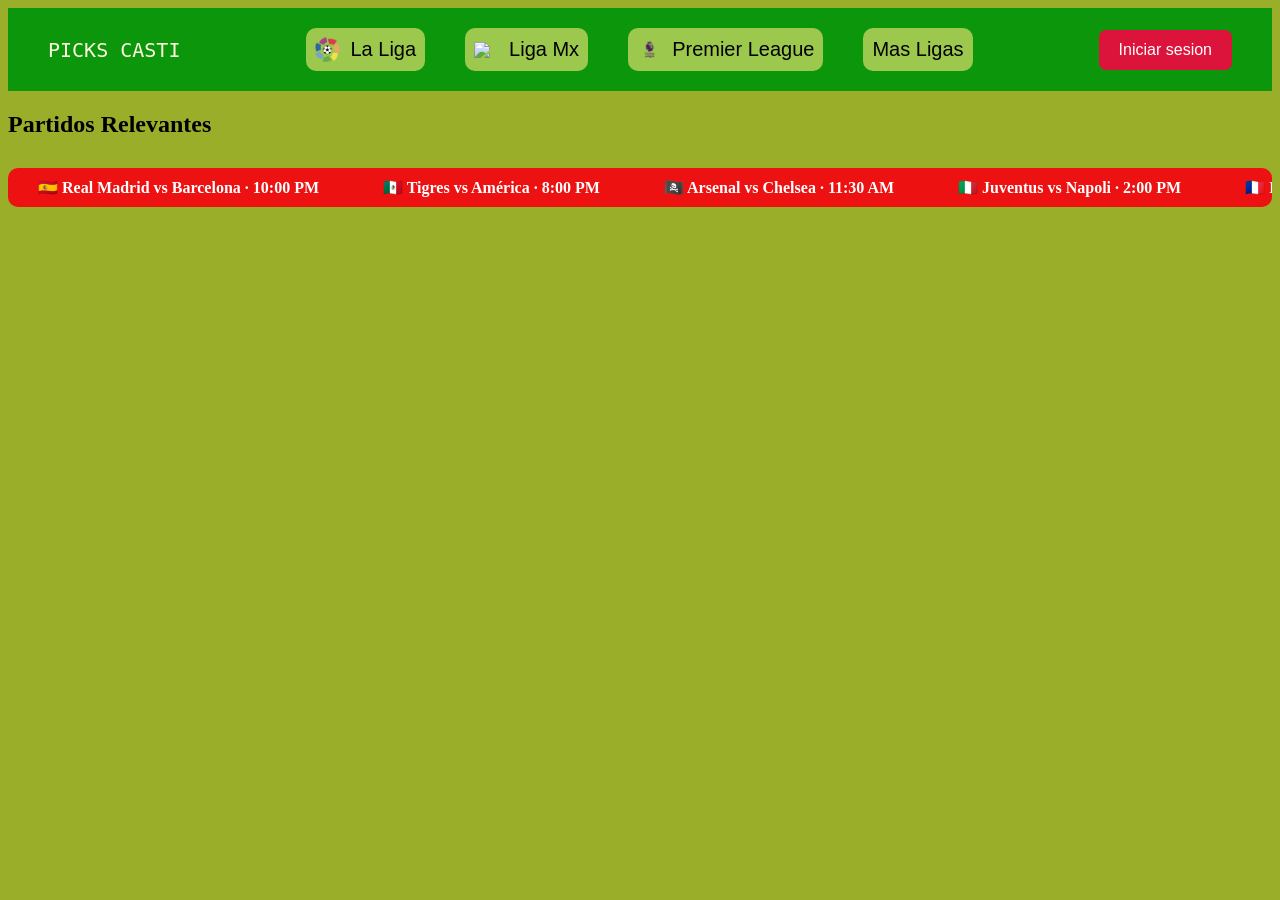
==== index.html @ 41f7da1c "Estructura inicial #1" ====
<!DOCTYPE html>
<html lang="en">
<head>
    <link rel="stylesheet" href="picks.css">
    <meta charset="UTF-8">
    <meta name="viewport" content="width=device-width, initial-scale=1.0">
    <title>Picks Cas</title>
</head>

<body>
    <header class="header">
      <span class="titulo">PICKS CASTI</span>
        <nav class="menu-ligas">
            <button>
                <img src="imagenes-header/laliga.png">
                La Liga</button>
            <button>
                <img src="imagenes-header/ligamx.jpg">
                Liga Mx</button>
            <button>
                <img src="imagenes-header/premier.png">
                Premier League

            </button>
            <button>Mas Ligas</button>
        </nav>
        <button class="boton-iniciar-sesion">Iniciar sesion</button>
    </header>
    <section class="carrusel-partidos">
  <h2>Partidos Relevantes</h2>

 <section class="carrusel-auto">
  <div class="cinta">
    <div class="partido">🇪🇸 Real Madrid vs Barcelona · 10:00 PM</div>
    <div class="partido">🇲🇽 Tigres vs América · 8:00 PM</div>
    <div class="partido">🏴‍☠️ Arsenal vs Chelsea · 11:30 AM</div>
    <div class="partido">🇮🇹 Juventus vs Napoli · 2:00 PM</div>
    <div class="partido">🇫🇷 PSG vs Lyon · 4:00 PM</div>

    <!--  mismos partidos para que la cinta sea más larga -->
    <div class="partido">🇪🇸 Real Madrid vs Barcelona · 10:00 PM</div>
    <div class="partido">🇲🇽 Tigres vs América · 8:00 PM</div>
    <div class="partido">🏴‍☠️ Arsenal vs Chelsea · 11:30 AM</div>
    <div class="partido">🇮🇹 Juventus vs Napoli · 2:00 PM</div>
    <div class="partido">🇫🇷 PSG vs Lyon · 4:00 PM</div>
  </div>
</section>




</body>
</html>
---- picks.css ----
body{
    background-color:#9aae2a;
}
.header{
    display: flex;
    justify-content: space-between;
    align-items: center;
    background-color: rgb(11, 150, 11);
    padding: 20px 40px;
}
.header span{
    font-family: monospace;
    font-size: 20px;
    color: cornsilk;

}
.menu-ligas button{

    display:flex;
    text-align: center;
    border:none;
    border-radius: 10px;
    font-size: 20px;
    gap:10px;
    align-items:center;
    transition: transform 0.2s ease , background-color 0.2s ease;
    background-color: rgb(155, 200, 77);
    cursor:pointer;
    padding: 9px;

}
.menu-ligas button:hover{
    background-color: rgb(110, 175, 6);
    transform: scale(0.9);
    color:white;

}

.header img{
    width: 25px;
}
.menu-ligas {
    display: flex;
    gap: 40px;
}
.boton-iniciar-sesion {
    background-color: crimson;
    padding: 11px 20px;
    color: white;
    border-radius: 7px;
    border: none;
    transition: transform 0.3s ease, background-color 0.3s ease;
    cursor: pointer;
    font-size: 16px;
}

.boton-iniciar-sesion:hover {
    background-color: brown;
    transform: scale(1.1);
}


.carrusel-auto {
  background-color: #ed1111;
  color: white;
  overflow: hidden;
  white-space: nowrap;
  padding: 10px 0;
  border-radius: 10px;
  margin-top: 30px;
}

.cinta {
  display: inline-block;
  animation: moverCinta 30s linear infinite;
}

.partido {
  display: inline-block;
  padding: 0 30px;
  font-weight: bold;
  font-size: 16px;
}

/* Animación */
@keyframes moverCinta {
  0% { transform: translateX(0); }
  100% { transform: translateX(-50%); }
}
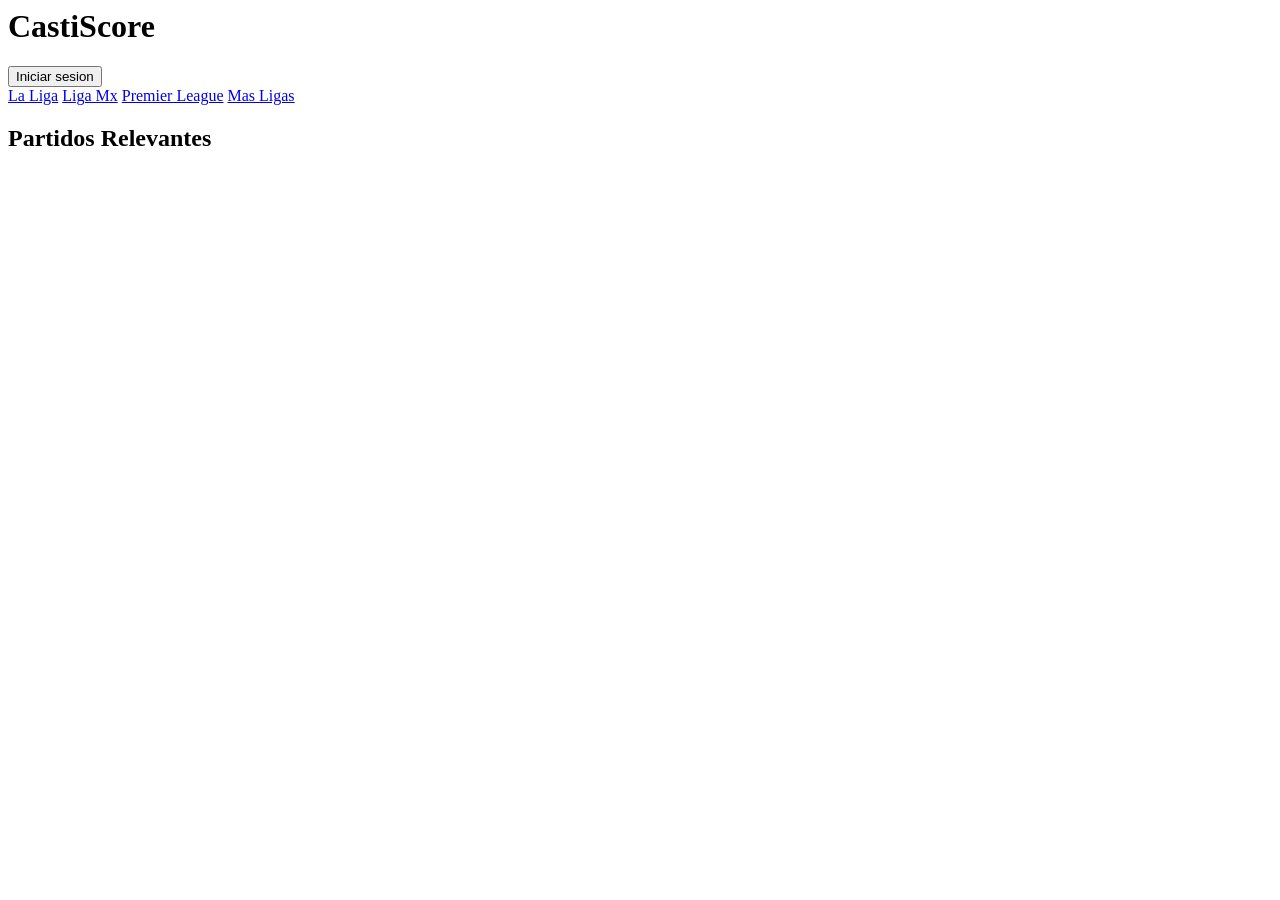
==== commit 1400205f: "Refactor: Reestructura del layout principal del HTML" ====
--- a/index.html
+++ b/index.html
@@ -1,53 +1,25 @@
-<!DOCTYPE html>
-<html lang="en">
-<head>
-    <link rel="stylesheet" href="picks.css">
-    <meta charset="UTF-8">
-    <meta name="viewport" content="width=device-width, initial-scale=1.0">
-    <title>Picks Cas</title>
-</head>
-
 <body>
     <header class="header">
-      <span class="titulo">PICKS CASTI</span>
-        <nav class="menu-ligas">
-            <button>
-                <img src="imagenes-header/laliga.png">
-                La Liga</button>
-            <button>
-                <img src="imagenes-header/ligamx.jpg">
-                Liga Mx</button>
-            <button>
-                <img src="imagenes-header/premier.png">
-                Premier League
-
-            </button>
-            <button>Mas Ligas</button>
-        </nav>
+        <h1 class="titulo">CastiScore</h1>
         <button class="boton-iniciar-sesion">Iniciar sesion</button>
     </header>
-    <section class="carrusel-partidos">
-  <h2>Partidos Relevantes</h2>
 
- <section class="carrusel-auto">
-  <div class="cinta">
-    <div class="partido">🇪🇸 Real Madrid vs Barcelona · 10:00 PM</div>
-    <div class="partido">🇲🇽 Tigres vs América · 8:00 PM</div>
-    <div class="partido">🏴‍☠️ Arsenal vs Chelsea · 11:30 AM</div>
-    <div class="partido">🇮🇹 Juventus vs Napoli · 2:00 PM</div>
-    <div class="partido">🇫🇷 PSG vs Lyon · 4:00 PM</div>
+    <div class="layout-principal">
+        
+        <nav class="nav-lateral">
+            <a href="#" class="boton-liga">La Liga</a>
+            <a href="#" class="boton-liga">Liga Mx</a>
+            <a href="#" class="boton-liga">Premier League</a>
+            <a href="#" class="boton-liga">Mas Ligas</a>
+        </nav>
 
-    <!--  mismos partidos para que la cinta sea más larga -->
-    <div class="partido">🇪🇸 Real Madrid vs Barcelona · 10:00 PM</div>
-    <div class="partido">🇲🇽 Tigres vs América · 8:00 PM</div>
-    <div class="partido">🏴‍☠️ Arsenal vs Chelsea · 11:30 AM</div>
-    <div class="partido">🇮🇹 Juventus vs Napoli · 2:00 PM</div>
-    <div class="partido">🇫🇷 PSG vs Lyon · 4:00 PM</div>
-  </div>
-</section>
+        <main class="contenido-principal">
+            <section class="carrusel-partidos">
+                <h2>Partidos Relevantes</h2>
+                </section>
+        </main>
 
+    </div> 
 
-
-
-</body>
-</html>+    <script src="script.js"></script>
+</body>
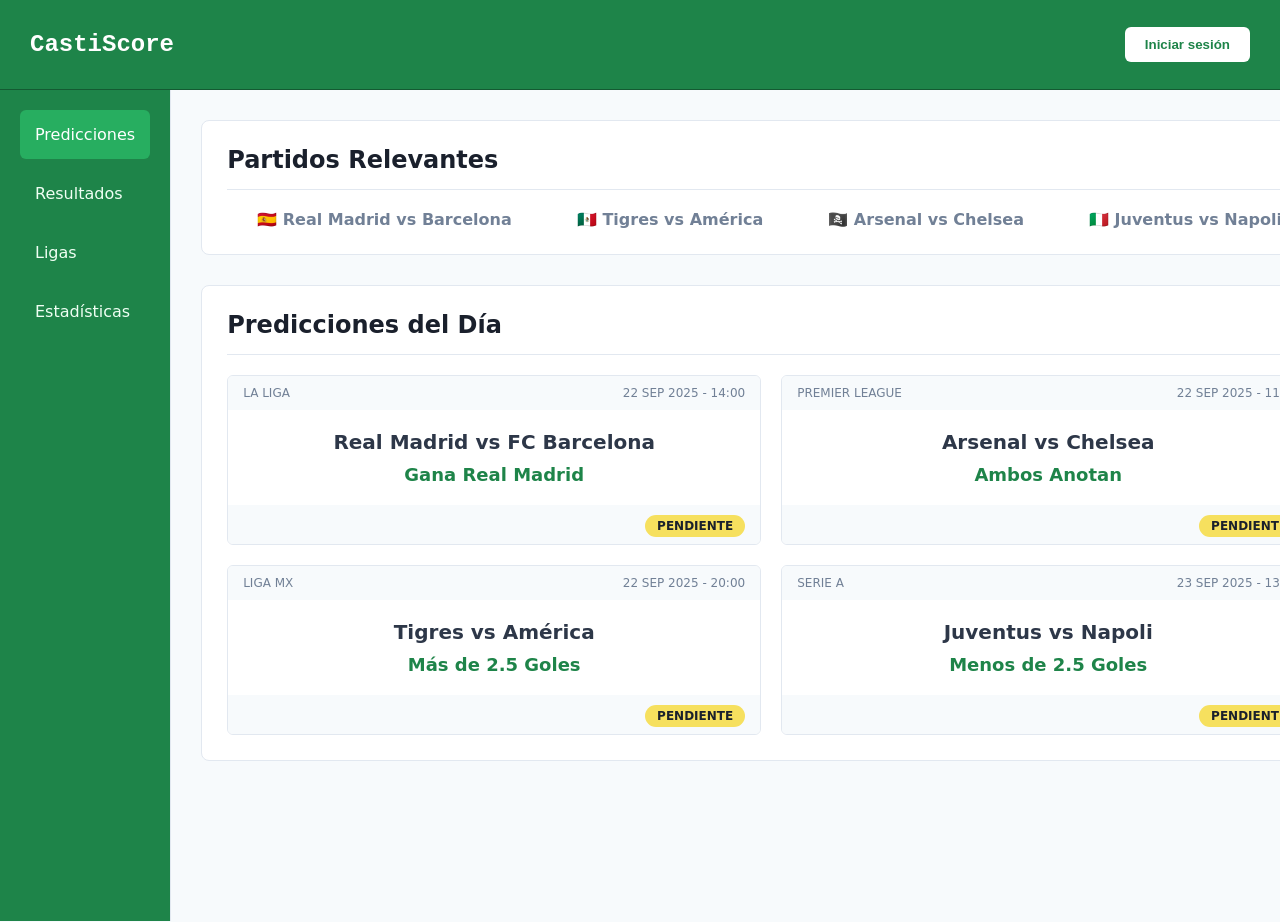
==== commit ede23cf1: "style:Diseño visual y se creo el componente de predicción" ====
--- a/index.html
+++ b/index.html
@@ -1,25 +1,114 @@
+<!DOCTYPE html>
+<html lang="es">
+<head>
+    <meta charset="UTF-8">
+    <meta name="viewport" content="width=device-width, initial-scale=1.0">
+    <title>CastiScore</title>
+    <link rel="stylesheet" href="style.css">
+</head>
 <body>
+
     <header class="header">
         <h1 class="titulo">CastiScore</h1>
-        <button class="boton-iniciar-sesion">Iniciar sesion</button>
+        <button class="boton-iniciar-sesion">Iniciar sesión</button>
     </header>
 
     <div class="layout-principal">
         
         <nav class="nav-lateral">
-            <a href="#" class="boton-liga">La Liga</a>
-            <a href="#" class="boton-liga">Liga Mx</a>
-            <a href="#" class="boton-liga">Premier League</a>
-            <a href="#" class="boton-liga">Mas Ligas</a>
+            <a href="#" class="activo">Predicciones</a>
+            <a href="#">Resultados</a>
+            <a href="#">Ligas</a>
+            <a href="#">Estadísticas</a>
         </nav>
 
         <main class="contenido-principal">
-            <section class="carrusel-partidos">
+            
+            <div class="card">
                 <h2>Partidos Relevantes</h2>
-                </section>
+                <div class="carrusel-auto">
+                    <div class="cinta">
+                        <div class="partido">🇪🇸 Real Madrid vs Barcelona</div>
+                        <div class="partido">🇲🇽 Tigres vs América</div>
+                        <div class="partido">🏴‍☠️ Arsenal vs Chelsea</div>
+                        <div class="partido">🇮🇹 Juventus vs Napoli</div>
+                        <div class="partido">🇫🇷 PSG vs Lyon</div>
+                        <div class="partido">🇪🇸 Real Madrid vs Barcelona</div>
+                        <div class="partido">🇲🇽 Tigres vs América</div>
+                        <div class="partido">🏴‍☠️ Arsenal vs Chelsea</div>
+                        <div class="partido">🇮🇹 Juventus vs Napoli</div>
+                        <div class="partido">🇫🇷 PSG vs Lyon</div>
+                    </div>
+                </div>
+            </div>
+
+            <div class="card">
+                <h2>Predicciones del Día</h2>
+
+                <div class="predicciones-grid">
+
+                    <div class="prediccion">
+                        <div class="prediccion-header">
+                            <span class="liga">La Liga</span>
+                            <span class="fecha">22 SEP 2025 - 14:00</span>
+                        </div>
+                        <div class="prediccion-body">
+                            <h3 class="equipos">Real Madrid vs FC Barcelona</h3>
+                            <p class="pronostico">Gana Real Madrid</p>
+                        </div>
+                        <div class="prediccion-footer">
+                            <span class="status pendiente">Pendiente</span>
+                        </div>
+                    </div>
+
+                    <div class="prediccion">
+                        <div class="prediccion-header">
+                            <span class="liga">Premier League</span>
+                            <span class="fecha">22 SEP 2025 - 11:30</span>
+                        </div>
+                        <div class="prediccion-body">
+                            <h3 class="equipos">Arsenal vs Chelsea</h3>
+                            <p class="pronostico">Ambos Anotan</p>
+                        </div>
+                        <div class="prediccion-footer">
+                            <span class="status pendiente">Pendiente</span>
+                        </div>
+                    </div>
+
+                    <div class="prediccion">
+                        <div class="prediccion-header">
+                            <span class="liga">Liga MX</span>
+                            <span class="fecha">22 SEP 2025 - 20:00</span>
+                        </div>
+                        <div class="prediccion-body">
+                            <h3 class="equipos">Tigres vs América</h3>
+                            <p class="pronostico">Más de 2.5 Goles</p>
+                        </div>
+                        <div class="prediccion-footer">
+                            <span class="status pendiente">Pendiente</span>
+                        </div>
+                    </div>
+                    
+                    <div class="prediccion">
+                        <div class="prediccion-header">
+                            <span class="liga">Serie A</span>
+                            <span class="fecha">23 SEP 2025 - 13:45</span>
+                        </div>
+                        <div class="prediccion-body">
+                            <h3 class="equipos">Juventus vs Napoli</h3>
+                            <p class="pronostico">Menos de 2.5 Goles</p>
+                        </div>
+                        <div class="prediccion-footer">
+                            <span class="status pendiente">Pendiente</span>
+                        </div>
+                    </div>
+
+                </div>
+            </div>
+
         </main>
 
     </div> 
 
-    <script src="script.js"></script>
-</body>+</body>
+</html>
--- a/style.css
+++ b/style.css
@@ -0,0 +1,189 @@
+body {
+    margin: 0;
+    font-family: system-ui, -apple-system, BlinkMacSystemFont, 'Segoe UI', Roboto, Oxygen, Ubuntu, Cantarell, 'Open Sans', 'Helvetica Neue', sans-serif;
+    background-color: #f7fafc;
+    color: #2d3748;
+}
+
+* {
+    box-sizing: border-box;
+}
+
+.header {
+    display: flex;
+    justify-content: space-between;
+    align-items: center;
+    padding: 15px 30px;
+    background-color: #1E8449;
+    border-bottom: 1px solid #145A32;
+}
+
+.header .titulo {
+    font-family: monospace;
+    font-size: 24px;
+    font-weight: bold;
+    color: #ffffff;
+}
+
+.boton-iniciar-sesion {
+    background-color: #ffffff;
+    color: #1E8449;
+    border: none;
+    padding: 10px 20px;
+    border-radius: 6px;
+    cursor: pointer;
+    font-weight: bold;
+    transition: background-color 0.2s ease;
+}
+
+.boton-iniciar-sesion:hover {
+    background-color: #edf2f7;
+}
+
+.layout-principal {
+    display: flex;
+}
+
+.nav-lateral {
+    width: 250px;
+    min-height: calc(100vh - 69px);
+    background-color: #1E8449;
+    padding: 20px;
+    border-right: 1px solid #e2e8f0;
+}
+
+.nav-lateral a {
+    display: block;
+    color: #f0fff4;
+    text-decoration: none;
+    padding: 15px;
+    margin-bottom: 10px;
+    border-radius: 6px;
+    font-weight: 500;
+    transition: background-color 0.2s ease, color 0.2s ease;
+}
+
+.nav-lateral a:hover {
+    background-color: #27AE60;
+    color: #ffffff;
+}
+
+.nav-lateral a.activo {
+    background-color: #27AE60;
+    color: #ffffff;
+}
+
+.contenido-principal {
+    flex-grow: 1;
+    padding: 30px;
+    max-width: 1200px;
+    margin: 0 auto;
+}
+
+.card {
+    background-color: #ffffff;
+    padding: 25px;
+    border-radius: 8px;
+    margin-bottom: 30px;
+    border: 1px solid #e2e8f0;
+}
+
+.card h2 {
+    margin-top: 0;
+    color: #1a202c;
+    border-bottom: 1px solid #e2e8f0;
+    padding-bottom: 15px;
+    margin-bottom: 20px;
+}
+
+.carrusel-auto {
+    overflow: hidden;
+    white-space: nowrap;
+}
+
+.cinta {
+    display: inline-block;
+    -webkit-animation: moverCinta 30s linear infinite;
+    animation: moverCinta 30s linear infinite;
+}
+
+.partido {
+    display: inline-block;
+    padding: 0 30px;
+    font-weight: bold;
+    font-size: 16px;
+    color: #718096;
+}
+
+@-webkit-keyframes moverCinta {
+    0% { -webkit-transform: translateX(0); }
+    100% { -webkit-transform: translateX(-50%); }
+}
+
+@keyframes moverCinta {
+    0% { transform: translateX(0); }
+    100% { transform: translateX(-50%); }
+}
+
+.predicciones-grid {
+    display: flex;
+    flex-wrap: wrap;
+    gap: 20px;
+}
+
+.prediccion {
+    flex-grow: 1;
+    flex-basis: calc(50% - 10px);
+    border: 1px solid #e2e8f0;
+    border-radius: 6px;
+    overflow: hidden;
+}
+
+.prediccion-header {
+    display: flex;
+    justify-content: space-between;
+    align-items: center;
+    background-color: #f7fafc;
+    padding: 10px 15px;
+    font-size: 12px;
+    color: #718096;
+    text-transform: uppercase;
+}
+
+.prediccion-body {
+    padding: 20px 15px;
+    text-align: center;
+}
+
+.prediccion-body .equipos {
+    font-size: 20px;
+    font-weight: 600;
+    color: #2d3748;
+    margin: 0 0 10px 0;
+}
+
+.prediccion-body .pronostico {
+    font-size: 18px;
+    font-weight: bold;
+    color: #1E8449;
+    margin: 0;
+}
+
+.prediccion-footer {
+    padding: 10px 15px;
+    background-color: #f7fafc;
+    text-align: right;
+}
+
+.status {
+    padding: 4px 12px;
+    border-radius: 12px;
+    font-size: 12px;
+    font-weight: bold;
+    text-transform: uppercase;
+}
+
+.status.pendiente {
+    background-color: #F6E05E;
+    color: #1a202c;
+}
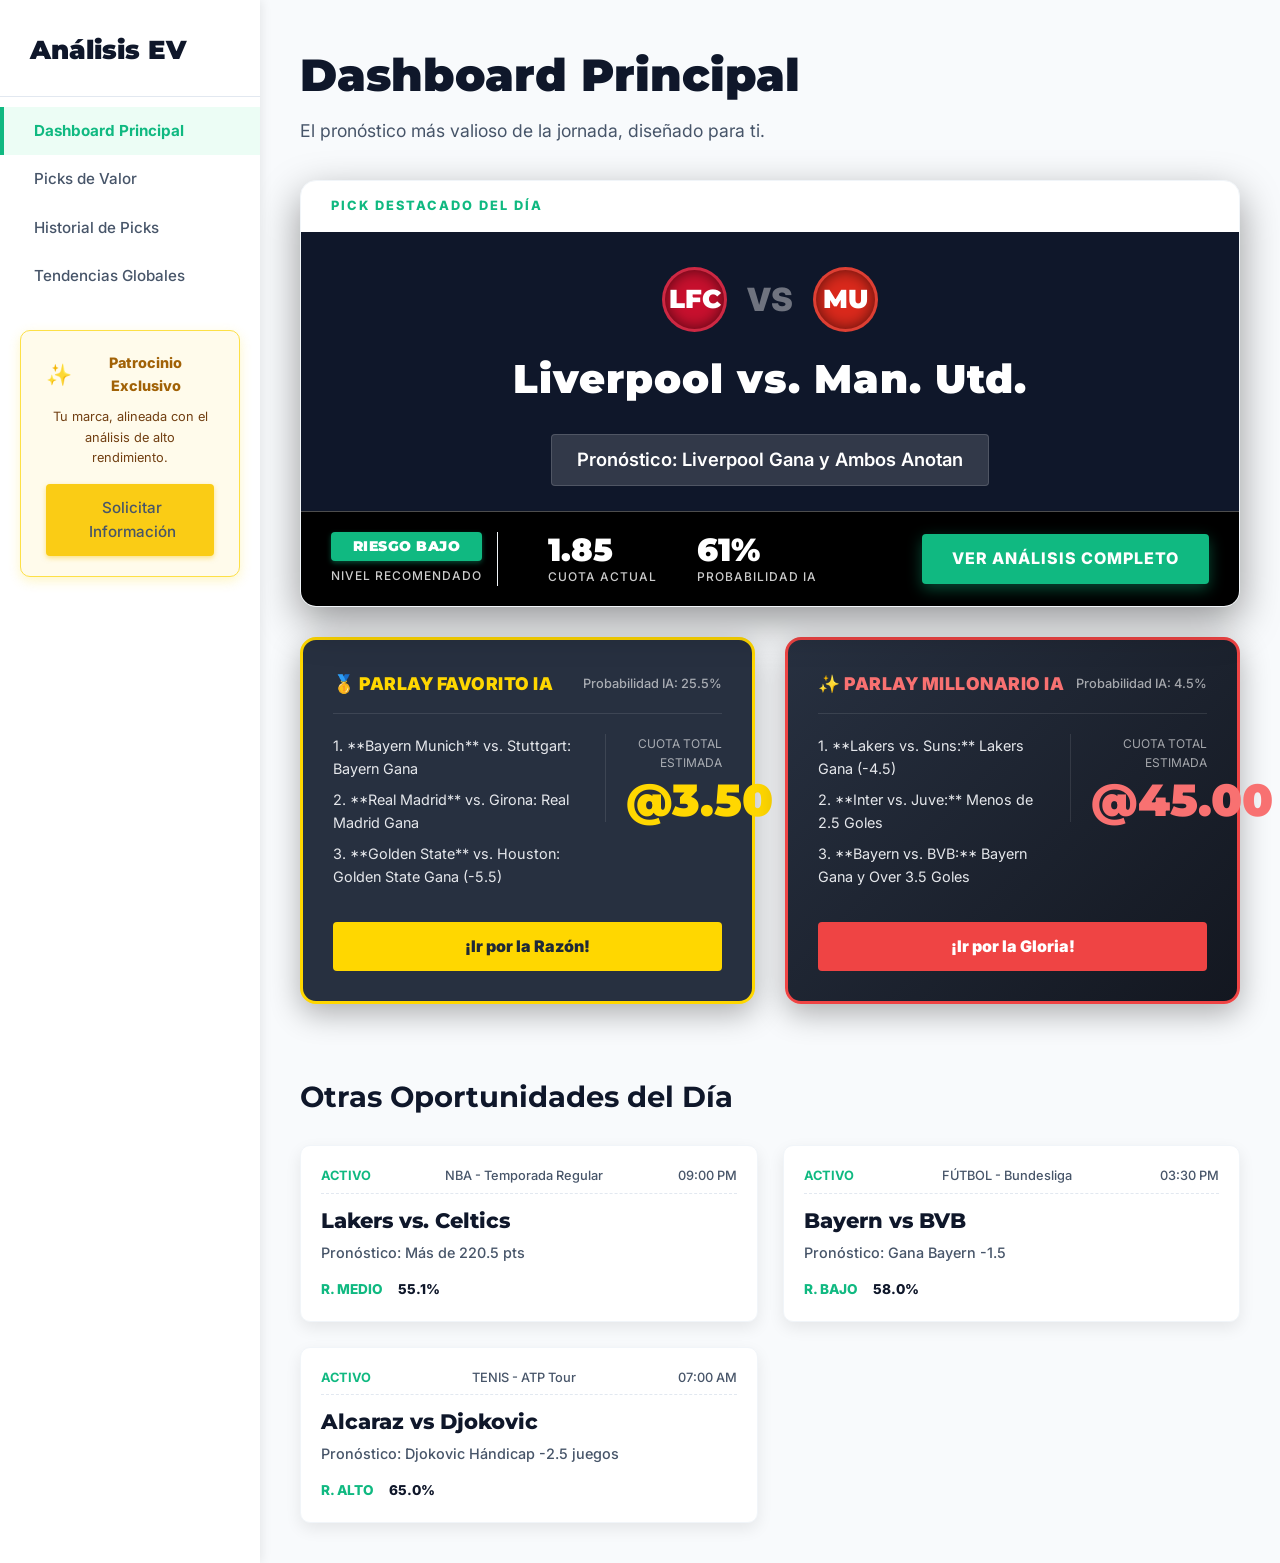
==== commit df7f1670: "Feature: Implementación de la doble estrategia Parlay Favorito/Millonario. Estructura HTML/CSS final" ====
--- a/index.html
+++ b/index.html
@@ -3,112 +3,178 @@
 <head>
     <meta charset="UTF-8">
     <meta name="viewport" content="width=device-width, initial-scale=1.0">
-    <title>CastiScore</title>
-    <link rel="stylesheet" href="style.css">
+    <title>Dashboard Principal - Análisis EV</title>
+    <link rel="stylesheet" href="css/style.css"> 
+    <link href="https://fonts.googleapis.com/css2?family=Montserrat:wght@400;700;900&family=Inter:wght@300;400;500;700;900&display=swap" rel="stylesheet">
 </head>
 <body>
 
-    <header class="header">
-        <h1 class="titulo">CastiScore</h1>
-        <button class="boton-iniciar-sesion">Iniciar sesión</button>
-    </header>
+    <div class="layout-principal">
 
-    <div class="layout-principal">
-        
-        <nav class="nav-lateral">
-            <a href="#" class="activo">Predicciones</a>
-            <a href="#">Resultados</a>
-            <a href="#">Ligas</a>
-            <a href="#">Estadísticas</a>
-        </nav>
+        <div class="nav-lateral">
+            <div class="nav-header">Análisis EV</div>
+            
+            <a href="index.html" class="activo">Dashboard Principal</a>
+            <a href="picks-valor.html">Picks de Valor</a>
+            <a href="historial.html">Historial de Picks</a> 
+            <a href="tendencias-globales.html">Tendencias Globales</a> 
+            
+            <div class="widget-patrocinio">
+                <div class="patrocinio-header">
+                    <span class="icono-patrocinio">✨</span>
+                    <p>Patrocinio Exclusivo</p>
+                </div>
+                <p class="patrocinio-mensaje">
+                    Tu marca, alineada con el análisis de alto rendimiento.
+                </p>
+                <a href="mailto:contacto@tusitio.com" class="boton-patrocinio">
+                    Solicitar Información
+                </a>
+            </div>
+        </div>
 
-        <main class="contenido-principal">
+        <div class="contenido-principal">
             
-            <div class="card">
-                <h2>Partidos Relevantes</h2>
-                <div class="carrusel-auto">
-                    <div class="cinta">
-                        <div class="partido">🇪🇸 Real Madrid vs Barcelona</div>
-                        <div class="partido">🇲🇽 Tigres vs América</div>
-                        <div class="partido">🏴‍☠️ Arsenal vs Chelsea</div>
-                        <div class="partido">🇮🇹 Juventus vs Napoli</div>
-                        <div class="partido">🇫🇷 PSG vs Lyon</div>
-                        <div class="partido">🇪🇸 Real Madrid vs Barcelona</div>
-                        <div class="partido">🇲🇽 Tigres vs América</div>
-                        <div class="partido">🏴‍☠️ Arsenal vs Chelsea</div>
-                        <div class="partido">🇮🇹 Juventus vs Napoli</div>
-                        <div class="partido">🇫🇷 PSG vs Lyon</div>
+            <div class="header-contenido">
+                <h1>Dashboard Principal</h1>
+                <p>El pronóstico más valioso de la jornada, diseñado para ti.</p>
+            </div>
+
+            <div class="seccion-destacada">
+                
+                <div class="card hero-data-core">
+                    <div class="data-core-header">
+                        <span class="sub-header-pick">PICK DESTACADO DEL DÍA</span>
+                        <p class="match-meta">FÚTBOL - Premier League | 08:00 PM</p>
+                    </div>
+
+                    <div class="data-core-body"> 
+                        <div class="data-core-match">
+                            <div class="match-teams">
+                                <div class="team-badge" style="background-color: #C8102E;">LFC</div>
+                                <span class="vs-text">VS</span>
+                                <div class="team-badge" style="background-color: #DA291C;">MU</div>
+                            </div>
+                            <h2 class="match-title">Liverpool vs. Man. Utd.</h2>
+                            <div class="core-pronostico">
+                                Pronóstico: Liverpool Gana y Ambos Anotan
+                            </div>
+                        </div>
+                    </div>
+                    
+                    <div class="data-core-metrics-bar">
+                        
+                        <div class="core-metrica metrica-calificacion">
+                            <div class="risk-badge badge-bajo">RIESGO BAJO</div>
+                            <span class="metrica-valor-label">NIVEL RECOMENDADO</span>
+                        </div>
+                        
+                        <div class="core-metrica">
+                            <span class="metrica-valor-num">1.85</span>
+                            <span class="metrica-valor-label">Cuota Actual</span>
+                        </div>
+                        <div class="core-metrica">
+                            <span class="metrica-valor-num">61%</span>
+                            <span class="metrica-valor-label">PROBABILIDAD IA</span>
+                        </div>
+                        <a href="analisis-detalle.html" class="boton-data-core">
+                            VER ANÁLISIS COMPLETO
+                        </a>
                     </div>
                 </div>
             </div>
-
-            <div class="card">
-                <h2>Predicciones del Día</h2>
-
-                <div class="predicciones-grid">
-
-                    <div class="prediccion">
-                        <div class="prediccion-header">
-                            <span class="liga">La Liga</span>
-                            <span class="fecha">22 SEP 2025 - 14:00</span>
+            
+            <div class="parlay-millonario-container parlay-grid">
+                
+                <div class="card parlay-ia-card parlay-favorito">
+                    <div class="parlay-header">
+                        <span class="parlay-badge">🥇 PARLAY FAVORITO IA</span>
+                        <span class="parlay-probabilidad">Probabilidad IA: 25.5%</span>
+                    </div>
+                    <div class="parlay-content">
+                        
+                        <div class="picks-list">
+                            <p class="pick-line">1. **Bayern Munich** vs. Stuttgart: Bayern Gana</p>
+                            <p class="pick-line">2. **Real Madrid** vs. Girona: Real Madrid Gana</p>
+                            <p class="pick-line">3. **Golden State** vs. Houston: Golden State Gana (-5.5)</p>
                         </div>
-                        <div class="prediccion-body">
-                            <h3 class="equipos">Real Madrid vs FC Barcelona</h3>
-                            <p class="pronostico">Gana Real Madrid</p>
-                        </div>
-                        <div class="prediccion-footer">
-                            <span class="status pendiente">Pendiente</span>
+                        
+                        <div class="parlay-total">
+                            <span class="parlay-cuota-label">CUOTA TOTAL ESTIMADA</span>
+                            <span class="parlay-cuota-valor">@3.50</span>
                         </div>
                     </div>
+                    <a href="#" class="boton-parlay-ia">¡Ir por la Razón!</a>
+                </div>
 
-                    <div class="prediccion">
-                        <div class="prediccion-header">
-                            <span class="liga">Premier League</span>
-                            <span class="fecha">22 SEP 2025 - 11:30</span>
+                <div class="card parlay-ia-card parlay-millonario">
+                    <div class="parlay-header">
+                        <span class="parlay-badge">✨ PARLAY MILLONARIO IA</span>
+                        <span class="parlay-probabilidad">Probabilidad IA: 4.5%</span>
+                    </div>
+                    <div class="parlay-content">
+                        
+                        <div class="picks-list">
+                            <p class="pick-line">1. **Lakers vs. Suns:** Lakers Gana (-4.5)</p>
+                            <p class="pick-line">2. **Inter vs. Juve:** Menos de 2.5 Goles</p>
+                            <p class="pick-line">3. **Bayern vs. BVB:** Bayern Gana y Over 3.5 Goles</p>
                         </div>
-                        <div class="prediccion-body">
-                            <h3 class="equipos">Arsenal vs Chelsea</h3>
-                            <p class="pronostico">Ambos Anotan</p>
-                        </div>
-                        <div class="prediccion-footer">
-                            <span class="status pendiente">Pendiente</span>
+                        
+                        <div class="parlay-total">
+                            <span class="parlay-cuota-label">CUOTA TOTAL ESTIMADA</span>
+                            <span class="parlay-cuota-valor">@45.00</span>
                         </div>
                     </div>
+                    <a href="#" class="boton-parlay-ia">¡Ir por la Gloria!</a>
+                </div>
 
-                    <div class="prediccion">
-                        <div class="prediccion-header">
-                            <span class="liga">Liga MX</span>
-                            <span class="fecha">22 SEP 2025 - 20:00</span>
-                        </div>
-                        <div class="prediccion-body">
-                            <h3 class="equipos">Tigres vs América</h3>
-                            <p class="pronostico">Más de 2.5 Goles</p>
-                        </div>
-                        <div class="prediccion-footer">
-                            <span class="status pendiente">Pendiente</span>
+            </div>
+
+
+            <div class="seccion-destacada-secundaria">
+                <h2 style="font-size: 1.8em; margin-bottom: 20px; margin-top: 40px;">Otras Oportunidades del Día</h2>
+                <div class="picks-destacados-grid">
+                    
+                    <div class="card pick-destacado-card pick-pendiente">
+                        <div class="pick-destacado-header"><span class="status-pendiente">ACTIVO</span><span>NBA - Temporada Regular</span><span>09:00 PM</span></div>
+                        <div class="pick-destacado-body">
+                            <h3>Lakers vs. Celtics</h3>
+                            <div class="pick-destacado-pronostico">Pronóstico: Más de 220.5 pts</div>
+                            <div class="pick-destacado-metricas">
+                                <div class="pick-destacado-metrica positivo"><strong>R. MEDIO</strong></div>
+                                <div class="pick-destacado-metrica"><strong>55.1%</strong></div>
+                            </div>
                         </div>
                     </div>
                     
-                    <div class="prediccion">
-                        <div class="prediccion-header">
-                            <span class="liga">Serie A</span>
-                            <span class="fecha">23 SEP 2025 - 13:45</span>
-                        </div>
-                        <div class="prediccion-body">
-                            <h3 class="equipos">Juventus vs Napoli</h3>
-                            <p class="pronostico">Menos de 2.5 Goles</p>
-                        </div>
-                        <div class="prediccion-footer">
-                            <span class="status pendiente">Pendiente</span>
+                    <div class="card pick-destacado-card pick-pendiente">
+                        <div class="pick-destacado-header"><span class="status-pendiente">ACTIVO</span><span>FÚTBOL - Bundesliga</span><span>03:30 PM</span></div>
+                        <div class="pick-destacado-body">
+                            <h3>Bayern vs BVB</h3>
+                            <div class="pick-destacado-pronostico">Pronóstico: Gana Bayern -1.5</div>
+                            <div class="pick-destacado-metricas">
+                                <div class="pick-destacado-metrica positivo"><strong>R. BAJO</strong></div>
+                                <div class="pick-destacado-metrica"><strong>58.0%</strong></div>
+                            </div>
                         </div>
                     </div>
-
+                    
+                    <div class="card pick-destacado-card pick-pendiente">
+                        <div class="pick-destacado-header"><span class="status-pendiente">ACTIVO</span><span>TENIS - ATP Tour</span><span>07:00 AM</span></div>
+                        <div class="pick-destacado-body">
+                            <h3>Alcaraz vs Djokovic</h3>
+                            <div class="pick-destacado-pronostico">Pronóstico: Djokovic Hándicap -2.5 juegos</div>
+                            <div class="pick-destacado-metricas">
+                                <div class="pick-destacado-metrica positivo"><strong>R. ALTO</strong></div>
+                                <div class="pick-destacado-metrica"><strong>65.0%</strong></div>
+                            </div>
+                        </div>
+                    </div>
+                    
                 </div>
             </div>
-
-        </main>
-
-    </div> 
-
+            
+        </div>
+    </div>
 </body>
 </html>
--- a/css/style.css
+++ b/css/style.css
@@ -0,0 +1,1703 @@
+/* ========================================================= */
+/* 0. VARIABLES Y BASE (Diseño Premium y Verde Esmeralda)    */
+/* ========================================================= */
+:root {
+    /* Colores primarios (Fondo Claro) */
+    --color-fondo-principal: #f8fafc; /* Fondo muy claro y limpio */
+    --color-fondo-secundario: #ffffff; /* Fondo blanco puro para tarjetas */
+    
+    /* Colores de texto y elementos generales */
+    --color-texto-oscuro-principal: #0f172a; /* Azul oscuro casi negro (Headings) */
+    --color-texto-oscuro-secundario: #475569; /* Gris oscuro para cuerpo y metadatos */
+    --color-texto-claro: #ffffff;
+    --color-sombra-suave: rgba(0, 0, 0, 0.08); /* Sombra más pronunciada pero suave */
+    
+    /* Colores de acento (VERDE ESMERALDA como principal) */
+    --color-acento-principal: #10b981; /* VERDE ESMERALDA (Botones, Activo, Bordes) */
+    --color-acento-secundario: #007bff; /* Azul (para links/secundario) */
+    --color-acento-perdida: #ef4444; /* Rojo para ALTO RIESGO / PERDIDA */
+    --color-acento-pendiente: #10b981; /* Verde para PENDIENTE/ACTIVO */
+    --color-acento-ev-positivo: #ffd700; /* Oro para Resaltado (Ya no se usa, pero se mantiene la variable) */
+    
+    /* Radios y Sombras */
+    --border-radius-pequeño: 4px;
+    --border-radius-medio: 10px; 
+    --border-radius-grande: 16px; 
+    --box-shadow-card: 0 6px 16px var(--color-sombra-suave); 
+    
+    /* Tipografía */
+    --font-family-titulo: 'Montserrat', sans-serif;
+    --font-family-cuerpo: 'Inter', sans-serif;
+}
+
+* {
+    box-sizing: border-box;
+    margin: 0;
+    padding: 0;
+}
+
+body {
+    font-family: var(--font-family-cuerpo);
+    background-color: var(--color-fondo-principal);
+    color: var(--color-texto-oscuro-principal);
+    line-height: 1.6;
+}
+
+h1, h2, h3 {
+    font-family: var(--font-family-titulo);
+    font-weight: 700;
+}
+
+a {
+    text-decoration: none;
+    color: var(--color-acento-principal);
+    transition: color 0.2s;
+}
+
+/* ========================================================= */
+/* 1. LAYOUT PRINCIPAL Y NAVEGACIÓN LATERAL                  */
+/* ========================================================= */
+.layout-principal {
+    display: flex;
+    min-height: 100vh;
+}
+
+/* NAVEGACIÓN LATERAL */
+.nav-lateral {
+    width: 260px;
+    background-color: var(--color-fondo-secundario);
+    padding: 30px 0;
+    box-shadow: 2px 0 10px var(--color-sombra-suave); 
+    display: flex;
+    flex-direction: column;
+    flex-shrink: 0;
+    z-index: 10;
+}
+
+.nav-header {
+    font-family: var(--font-family-titulo);
+    font-size: 1.6em; 
+    font-weight: 900;
+    color: var(--color-texto-oscuro-principal);
+    padding: 0 30px 25px;
+    border-bottom: 1px solid #e2e8f0;
+    margin-bottom: 10px;
+}
+
+.nav-lateral a {
+    padding: 12px 30px;
+    color: var(--color-texto-oscuro-secundario);
+    font-size: 0.95em;
+    font-weight: 500;
+    border-left: 4px solid transparent;
+    transition: all 0.2s;
+}
+
+.nav-lateral a:hover {
+    color: var(--color-acento-principal);
+    background-color: #f0fdf4; 
+}
+
+.nav-lateral a.activo {
+    color: var(--color-acento-principal);
+    background-color: #ecfdf5; 
+    border-left-color: var(--color-acento-principal);
+    font-weight: 700;
+}
+
+/* WIDGET DE PATROCINIO */
+.widget-patrocinio {
+    padding: 20px 25px;
+    margin: 30px 20px 0 20px;
+    background-color: #fffbeb; 
+    border: 1px solid #fde047;
+    border-radius: var(--border-radius-medio);
+    box-shadow: 0 4px 12px rgba(253, 224, 71, 0.3); 
+    text-align: center;
+}
+
+.patrocinio-header {
+    display: flex;
+    align-items: center;
+    justify-content: center;
+    margin-bottom: 10px;
+}
+
+.patrocinio-header .icono-patrocinio {
+    font-size: 1.3em;
+    margin-right: 5px;
+}
+
+.patrocinio-header p {
+    font-weight: 800;
+    font-size: 0.9em;
+    color: #a16207; 
+}
+
+.patrocinio-mensaje {
+    font-size: 0.8em;
+    color: #713f12;
+    margin-bottom: 15px;
+}
+
+.boton-patrocinio {
+    display: block;
+    padding: 9px 15px;
+    font-size: 0.85em;
+    font-weight: 800;
+    background-color: #facc15; 
+    color: var(--color-texto-oscuro-principal);
+    border-radius: var(--border-radius-pequeño);
+    transition: background-color 0.2s;
+    box-shadow: 0 2px 5px rgba(250, 202, 21, 0.5);
+}
+.boton-patrocinio:hover {
+    background-color: #eab308;
+}
+
+
+/* CONTENIDO PRINCIPAL */
+.contenido-principal {
+    flex-grow: 1;
+    padding: 40px;
+    display: flex;
+    flex-direction: column;
+}
+
+.header-contenido {
+    margin-bottom: 35px;
+}
+
+.header-contenido h1 {
+    font-size: 2.8em; 
+    color: var(--color-texto-oscuro-principal);
+    margin-bottom: 5px;
+    font-weight: 900;
+}
+
+.header-contenido p {
+    font-size: 1.1em;
+    color: var(--color-texto-oscuro-secundario);
+    font-weight: 400;
+}
+
+/* Base de todas las tarjetas */
+.card {
+    background-color: var(--color-fondo-secundario);
+    border-radius: var(--border-radius-medio);
+    box-shadow: var(--box-shadow-card);
+    border: 1px solid #f1f5f9; 
+    transition: transform 0.3s, box-shadow 0.3s;
+}
+
+/* ========================================================= */
+/* 3. HERO PICK "DATA-CORE"                                  */
+/* ========================================================= */
+
+.hero-data-core {
+    width: 100%;
+    max-width: 950px; 
+    color: white; 
+    padding: 0; 
+    border-radius: var(--border-radius-grande); 
+    overflow: hidden;
+    position: relative;
+    box-shadow: 0 15px 40px rgba(0, 0, 0, 0.4), 0 0 0 1px rgba(255, 255, 255, 0.05); 
+}
+
+.data-core-body { 
+    background: #0f172a; 
+    padding: 0 30px; 
+}
+
+/* Header de Metadatos */
+.data-core-header {
+    display: flex;
+    justify-content: space-between;
+    align-items: center;
+    padding: 15px 30px;
+    background: rgba(255, 255, 255, 0.05); 
+    border-bottom: 1px solid rgba(255, 255, 255, 0.1);
+}
+
+.data-core-header .sub-header-pick {
+    font-size: 0.8em;
+    font-weight: 800;
+    color: var(--color-acento-principal); 
+    letter-spacing: 2px;
+    text-transform: uppercase;
+}
+
+.data-core-header .match-meta {
+    font-size: 0.75em;
+    opacity: 0.7;
+    letter-spacing: 0.5px;
+    font-weight: 500;
+}
+
+/* Sección principal del partido */
+.data-core-match {
+    display: flex;
+    flex-direction: column;
+    align-items: center;
+    padding: 35px 0px 25px 0px; 
+    text-align: center;
+}
+
+.match-teams {
+    display: flex;
+    align-items: center;
+    margin-bottom: 15px;
+}
+
+.team-badge {
+    width: 65px; 
+    height: 65px;
+    display: flex;
+    align-items: center;
+    justify-content: center;
+    border-radius: 50%; 
+    font-family: var(--font-family-titulo);
+    font-size: 1.6em;
+    font-weight: 900;
+    color: var(--color-texto-claro);
+    box-shadow: 0 0 15px rgba(0, 0, 0, 0.6) inset;
+    border: 3px solid rgba(255, 255, 255, 0.1);
+}
+
+.vs-text {
+    font-size: 2em;
+    font-weight: 900;
+    color: rgba(255, 255, 255, 0.4);
+    margin: 0 20px;
+}
+
+.match-title {
+    font-size: 2.5em; 
+    font-weight: 900;
+    margin-bottom: 8px;
+    letter-spacing: 1px;
+    color: #ffffff;
+}
+
+.core-pronostico {
+    font-size: 1.15em;
+    font-weight: 600;
+    color: #ffffff;
+    background: rgba(255, 255, 255, 0.15);
+    padding: 10px 25px;
+    border-radius: var(--border-radius-pequeño);
+    margin-top: 15px;
+    border: 1px solid rgba(255, 255, 255, 0.15);
+}
+
+/* LÍNEA INFERIOR DE MÉTRICAS */
+.data-core-metrics-bar {
+    display: flex;
+    justify-content: flex-start; 
+    align-items: center;
+    background: #000000; 
+    padding: 20px 30px;
+    border-top: 1px solid rgba(255, 255, 255, 0.3);
+    gap: 40px;
+}
+
+.core-metrica {
+    display: flex;
+    flex-direction: column;
+    text-align: left;
+    padding-right: 0;
+}
+
+.metrica-valor-num {
+    font-family: var(--font-family-titulo);
+    font-size: 2em;
+    font-weight: 900;
+    line-height: 1.1;
+    color: white;
+}
+
+.metrica-valor-label {
+    font-size: 0.75em;
+    font-weight: 500;
+    opacity: 0.8;
+    text-transform: uppercase;
+    letter-spacing: 1px; 
+}
+
+/* Botón de la barra inferior */
+.boton-data-core {
+    margin-left: auto; 
+    display: inline-block;
+    padding: 12px 30px;
+    font-size: 1em;
+    font-weight: 800;
+    text-transform: uppercase;
+    letter-spacing: 1px;
+    border-radius: var(--border-radius-pequeño);
+    background: var(--color-acento-principal); 
+    color: var(--color-texto-claro); 
+    transition: all 0.2s ease-in-out; 
+    box-shadow: 0 5px 15px rgba(16, 185, 129, 0.4);
+}
+.boton-data-core:hover {
+    background: #059669; 
+    transform: translateY(-2px);
+    box-shadow: 0 8px 20px rgba(16, 185, 129, 0.6);
+}
+
+/* --- Estilos para la Opción 2: Etiqueta de Riesgo Calificado (HERO) --- */
+.data-core-metrics-bar .metrica-calificacion {
+    margin-right: 10px;
+}
+.data-core-metrics-bar .risk-badge {
+    font-size: 0.9em;
+    padding: 6px 15px;
+    font-weight: 900;
+    line-height: 1.2;
+}
+
+/* ========================================================= */
+/* 4. PICKS SECUNDARIOS (Grid y Tarjetas)                    */
+/* ========================================================= */
+.picks-destacados-grid {
+    display: grid;
+    grid-template-columns: repeat(auto-fit, minmax(300px, 1fr));
+    gap: 25px;
+    margin-top: 25px;
+    width: 100%; 
+}
+
+.pick-destacado-card {
+    color: var(--color-texto-oscuro-principal); 
+    padding: 20px; 
+    position: relative;
+    overflow: hidden;
+}
+.pick-destacado-card:hover {
+    transform: translateY(-5px);
+    box-shadow: 0 10px 25px var(--color-sombra-suave);
+}
+
+.pick-destacado-header {
+    display: flex;
+    justify-content: space-between;
+    font-size: 0.8em;
+    color: var(--color-texto-oscuro-secundario);
+    margin-bottom: 10px;
+    border-bottom: 1px dashed #e2e8f0;
+    padding-bottom: 6px;
+    font-weight: 500;
+}
+.pick-destacado-header span:first-child.status-pendiente {
+    font-weight: 700;
+    color: var(--color-acento-pendiente);
+}
+
+.pick-destacado-body h3 {
+    font-size: 1.3em;
+    font-weight: 800;
+    margin-bottom: 4px;
+}
+
+.pick-destacado-pronostico {
+    font-size: 0.9em;
+    color: var(--color-texto-oscuro-secundario);
+    font-weight: 500;
+    margin-bottom: 15px;
+}
+
+.pick-destacado-metricas {
+    display: flex;
+    gap: 15px;
+}
+
+.pick-destacado-metrica {
+    font-size: 0.85em;
+    color: var(--color-texto-oscuro-secundario);
+    font-weight: 400;
+}
+
+.pick-destacado-metrica strong {
+    font-weight: 800;
+    color: var(--color-texto-oscuro-principal);
+}
+
+.pick-destacado-metrica.positivo strong {
+    color: var(--color-acento-principal); 
+}
+
+
+/* ========================================================= */
+/* 6. FILTROS Y CONTROLES (PICK-VALOR PAGE)                  */
+/* ========================================================= */
+
+.filtros-picks-container {
+    display: flex;
+    justify-content: space-between;
+    align-items: center;
+    background-color: var(--color-fondo-secundario);
+    padding: 18px 25px;
+    border-radius: var(--border-radius-medio);
+    box-shadow: 0 4px 10px rgba(0, 0, 0, 0.05);
+    margin-bottom: 30px;
+    border: 1px solid #e2e8f0;
+}
+
+.filtro-deporte, .filtro-liga {
+    display: flex;
+    align-items: center;
+    gap: 12px;
+    font-weight: 600;
+    color: var(--color-texto-oscuro-secundario);
+}
+
+.input-estilizado {
+    padding: 10px 14px;
+    border-radius: var(--border-radius-pequeño);
+    border: 1px solid #d1d5db;
+    background-color: #f9fafb;
+    font-size: 0.9em;
+    cursor: pointer;
+    transition: border-color 0.2s, box-shadow 0.2s;
+}
+
+.input-estilizado:focus {
+    border-color: var(--color-acento-principal);
+    outline: none;
+    box-shadow: 0 0 0 3px rgba(16, 185, 129, 0.2);
+}
+
+.info-adicional {
+    font-size: 0.95em;
+    font-weight: 700;
+    color: var(--color-texto-oscuro-principal);
+}
+
+
+/* ========================================================= */
+/* 7. TARJETAS DE LISTADO DE PICKS (AJUSTE DE PROPORCIÓN)    */
+/* ========================================================= */
+
+.picks-grid-completo {
+    display: grid;
+    grid-template-columns: repeat(auto-fit, minmax(320px, 1fr)); 
+    gap: 25px;
+}
+
+.pick-list-card {
+    padding: 25px; 
+    display: flex;
+    flex-direction: column;
+    justify-content: space-between;
+    position: relative;
+    overflow: hidden;
+    border-left: 5px solid var(--color-acento-pendiente); 
+    border-radius: var(--border-radius-medio);
+    transition: all 0.3s ease;
+}
+
+.pick-list-card:hover {
+    transform: translateY(-5px); 
+    box-shadow: 0 12px 30px var(--color-sombra-suave);
+}
+
+/* Indicador de Estado (Estilizado) */
+.card-status {
+    font-size: 0.8em;
+    font-weight: 900;
+    line-height: 1;
+    color: #065f46; 
+    
+    background-color: #d1fae5; 
+    padding: 4px 8px;
+    border-radius: var(--border-radius-pequeño);
+    margin-right: 15px; 
+}
+
+/* Metadatos (Liga y Hora) - Layout perfecto */
+.card-metadatos {
+    display: flex;
+    align-items: center; 
+    flex-wrap: wrap; 
+    
+    font-size: 0.85em;
+    color: var(--color-texto-oscuro-secundario);
+    margin-bottom: 18px;
+    padding-bottom: 8px;
+    border-bottom: 1px solid #f1f5f9; 
+}
+
+.card-metadatos .liga {
+    margin-left: auto; 
+    margin-right: 10px;
+    font-weight: 500;
+}
+
+.card-metadatos .hora {
+    font-weight: 800; 
+    color: var(--color-texto-oscuro-principal); 
+}
+
+/* Título y Pronóstico */
+.card-principal {
+    margin-bottom: 30px;
+    flex-grow: 1; 
+}
+
+.card-principal .partido {
+    font-size: 1.8em; 
+    font-weight: 900;
+    color: var(--color-texto-oscuro-principal);
+    margin-bottom: 8px;
+    line-height: 1.2;
+}
+
+.card-principal .pronostico {
+    font-size: 1em;
+    color: var(--color-texto-oscuro-secundario);
+    font-weight: 600; 
+}
+
+/* Métrica Inferior - Alto Contraste y Distribución Uniforme */
+.card-metricas {
+    display: flex;
+    justify-content: space-between; 
+    align-items: flex-start; 
+    margin-bottom: 20px;
+    padding-top: 15px;
+    border-top: 1px solid #e2e8f0;
+}
+
+.metrica {
+    display: flex;
+    flex-direction: column;
+    text-align: left; 
+    flex-basis: 33%; 
+    flex-grow: 1;
+}
+
+.metrica .valor-num {
+    font-family: var(--font-family-titulo);
+    font-size: 1.6em;
+    font-weight: 900;
+    line-height: 1.1;
+    color: var(--color-texto-oscuro-principal);
+}
+
+.metrica .valor-label {
+    font-size: 0.75em;
+    font-weight: 500;
+    opacity: 0.7;
+    text-transform: uppercase;
+    letter-spacing: 0.7px;
+    color: var(--color-texto-oscuro-secundario);
+    margin-top: 5px;
+}
+
+/* --- Estilos para la Opción 2: Etiqueta de Riesgo Calificado (LISTA) --- */
+.metrica-calificacion {
+    padding-right: 15px;
+    border-right: 1px solid #f1f5f9; 
+}
+
+.risk-badge {
+    font-family: var(--font-family-titulo);
+    font-size: 0.9em;
+    font-weight: 900;
+    padding: 6px 12px;
+    border-radius: var(--border-radius-pequeño);
+    text-transform: uppercase;
+    letter-spacing: 0.5px;
+    white-space: nowrap;
+    text-align: center;
+    line-height: 1.2;
+    margin-bottom: 5px; 
+}
+
+/* Colores específicos para los niveles de riesgo */
+.badge-bajo {
+    background-color: var(--color-acento-principal); 
+    color: var(--color-texto-claro);
+    box-shadow: 0 2px 5px rgba(16, 185, 129, 0.4);
+}
+
+.badge-medio {
+    background-color: #fcd34d; 
+    color: var(--color-texto-oscuro-principal);
+}
+
+.badge-alto {
+    background-color: var(--color-acento-perdida); 
+    color: var(--color-texto-claro);
+}
+
+/* Botón de Análisis (Ancho completo) */
+.boton-analisis {
+    display: block;
+    width: 100%;
+    padding: 12px 0;
+    text-align: center;
+    background-color: var(--color-acento-principal);
+    color: var(--color-texto-claro);
+    font-weight: 800;
+    border-radius: var(--border-radius-pequeño);
+    transition: background-color 0.2s, transform 0.2s, box-shadow 0.2s;
+    font-size: 1em;
+    box-shadow: 0 5px 15px rgba(16, 185, 129, 0.3);
+}
+.boton-analisis:hover {
+    background-color: #059669; 
+    transform: translateY(-2px);
+    box-shadow: 0 8px 20px rgba(16, 185, 129, 0.4);
+}
+
+/* ========================================================= */
+/* 9. ESTILOS DE LA PÁGINA ANÁLISIS DETALLADO                */
+/* ========================================================= */
+
+.detalle-hero-header {
+    display: flex;
+    justify-content: space-between;
+    align-items: center;
+    padding: 30px;
+    margin-bottom: 30px;
+    border-left: 6px solid var(--color-acento-principal);
+    box-shadow: 0 8px 20px var(--color-sombra-suave);
+}
+
+.detalle-partido-info {
+    flex-grow: 1;
+}
+
+.detalle-liga {
+    font-size: 0.85em;
+    font-weight: 700;
+    color: var(--color-acento-principal);
+    text-transform: uppercase;
+    letter-spacing: 1px;
+    margin-bottom: 8px;
+    display: block;
+}
+
+.detalle-titulo {
+    font-size: 2.2em;
+    font-weight: 900;
+    color: var(--color-texto-oscuro-principal);
+    margin-bottom: 5px;
+}
+
+.detalle-pronostico {
+    font-size: 1.1em;
+    color: var(--color-texto-oscuro-secundario);
+    font-weight: 500;
+}
+
+/* Sección de Métricas de Resumen */
+.detalle-metricas-resumen {
+    display: flex;
+    gap: 30px;
+    align-items: center;
+    padding-left: 30px;
+    border-left: 1px solid #e2e8f0;
+}
+
+.resumen-metrica {
+    display: flex;
+    flex-direction: column;
+    text-align: right;
+}
+
+.resumen-valor-num {
+    font-family: var(--font-family-titulo);
+    font-size: 1.8em;
+    font-weight: 900;
+    line-height: 1.1;
+    color: var(--color-texto-oscuro-principal);
+}
+
+.resumen-valor-num.is-ia {
+    color: var(--color-acento-principal); /* Destacar la Probabilidad IA */
+}
+
+.resumen-valor-label {
+    font-size: 0.75em;
+    font-weight: 500;
+    opacity: 0.7;
+    text-transform: uppercase;
+    letter-spacing: 0.7px;
+    color: var(--color-texto-oscuro-secundario);
+    margin-top: 5px;
+}
+
+/* Contenido del Análisis (Cuerpo) */
+.detalle-cuerpo-analisis {
+    display: grid;
+    grid-template-columns: 1fr; /* Una sola columna para las secciones */
+    gap: 25px;
+}
+
+.detalle-seccion {
+    padding: 30px;
+}
+
+.seccion-titulo {
+    font-size: 1.6em;
+    font-weight: 800;
+    color: var(--color-texto-oscuro-principal);
+    margin-bottom: 15px;
+    border-bottom: 2px solid var(--color-acento-principal);
+    display: inline-block;
+    padding-bottom: 5px;
+}
+
+.seccion-parrafo {
+    font-size: 1em;
+    color: var(--color-texto-oscuro-secundario);
+    margin-bottom: 20px;
+}
+
+.lista-justificacion {
+    list-style: none;
+    padding-left: 0;
+}
+
+.lista-justificacion li {
+    background-color: #f7f9fc;
+    border-left: 4px solid var(--color-acento-principal);
+    padding: 10px 15px;
+    margin-bottom: 10px;
+    border-radius: var(--border-radius-pequeño);
+    font-size: 0.95em;
+    color: var(--color-texto-oscuro-principal);
+}
+
+.lista-justificacion li strong {
+    font-weight: 700;
+}
+
+/* Gráfico de Probabilidad */
+.grafico-probabilidad {
+    margin-top: 20px;
+}
+
+.probabilidad-item {
+    margin-bottom: 15px;
+}
+
+.probabilidad-item .label {
+    display: block;
+    font-weight: 600;
+    margin-bottom: 5px;
+    color: var(--color-texto-oscuro-principal);
+}
+
+.barra-contenedor {
+    background-color: #e2e8f0;
+    border-radius: var(--border-radius-pequeño);
+    height: 30px;
+    overflow: hidden;
+}
+
+.barra {
+    height: 100%;
+    color: white;
+    font-weight: 700;
+    display: flex;
+    align-items: center;
+    padding-left: 10px;
+    transition: width 1s ease-out;
+}
+
+.barra-local {
+    background-color: var(--color-acento-principal);
+}
+.barra-empate {
+    background-color: #fcd34d; /* Amarillo/Naranja */
+    color: var(--color-texto-oscuro-principal);
+}
+.barra-visitante {
+    background-color: var(--color-acento-perdida);
+}
+
+
+/* Tabla de Métricas Avanzadas */
+.tabla-metricas {
+    width: 100%;
+    border-collapse: collapse;
+    margin-top: 15px;
+}
+
+.tabla-metricas thead th {
+    background-color: #f1f5f9;
+    color: var(--color-texto-oscuro-secundario);
+    font-weight: 700;
+    padding: 12px 15px;
+    text-align: left;
+    border-bottom: 2px solid #e2e8f0;
+}
+
+.tabla-metricas tbody td {
+    padding: 12px 15px;
+    border-bottom: 1px solid #f1f5f9;
+    font-size: 0.95em;
+    color: var(--color-texto-oscuro-principal);
+}
+
+.tabla-metricas tbody tr:last-child td {
+    border-bottom: none;
+}
+
+.tabla-metricas tbody td.positivo {
+    color: var(--color-acento-principal);
+    font-weight: 700;
+}
+.tabla-metricas tbody td.negativo {
+    color: var(--color-acento-perdida);
+    font-weight: 700;
+}
+
+
+/* 8. RESPONSIVE DESIGN (Media Queries) */
+@media (max-width: 1024px) {
+    .nav-lateral {
+        width: 240px;
+    }
+    .contenido-principal {
+        padding: 30px 20px;
+    }
+    .hero-data-core {
+        max-width: 100%;
+    }
+    .picks-destacados-grid {
+        grid-template-columns: repeat(auto-fit, minmax(280px, 1fr));
+    }
+    .picks-grid-completo {
+        grid-template-columns: repeat(auto-fit, minmax(300px, 1fr)); 
+    }
+    .card-metricas {
+        gap: 20px; 
+    }
+}
+
+@media (max-width: 768px) {
+    .layout-principal {
+        flex-direction: column;
+    }
+    .nav-lateral {
+        width: 100%;
+        padding: 0;
+        overflow-x: auto; 
+        white-space: nowrap; 
+    }
+    .nav-header {
+        display: none; 
+    }
+    .nav-lateral a {
+        padding: 10px 20px;
+        border-left: none;
+        display: inline-block; 
+        border-bottom: 2px solid transparent;
+    }
+    .nav-lateral a.activo {
+        border-bottom: 2px solid var(--color-acento-principal);
+        background-color: transparent;
+    }
+    .widget-patrocinio {
+        display: none; 
+    }
+    .contenido-principal {
+        padding: 20px 15px;
+    }
+    .filtros-picks-container {
+        flex-direction: column;
+        align-items: flex-start;
+        gap: 15px;
+    }
+    .info-adicional {
+        margin-top: 10px;
+    }
+    .picks-destacados-grid, .picks-grid-completo {
+        grid-template-columns: 1fr;
+    }
+    /* Ajustes para la tarjeta Data-Core en móvil */
+    .data-core-metrics-bar {
+        flex-wrap: wrap;
+        justify-content: space-around;
+        gap: 15px;
+        padding: 15px;
+    }
+    .data-core-metrics-bar .core-metrica {
+        flex-grow: 1;
+        flex-basis: 40%;
+        text-align: center;
+    }
+    .data-core-metrics-bar .metrica-calificacion {
+        border-right: none;
+    }
+    .boton-data-core {
+        margin-left: 0; 
+        flex-basis: 100%; 
+    }
+    /* Ajuste de métricas de lista en móvil */
+    .card-metricas {
+        flex-wrap: wrap; 
+        gap: 15px;
+    }
+    .metrica {
+        flex-basis: 45%; 
+    }
+    .metrica-calificacion {
+        border-right: none;
+    }
+    /* Responsive adjustments for Detail page */
+    .detalle-hero-header {
+        flex-direction: column;
+        align-items: flex-start;
+        padding: 20px;
+    }
+    .detalle-titulo {
+        font-size: 1.8em;
+    }
+    .detalle-metricas-resumen {
+        border-left: none;
+        padding-left: 0;
+        margin-top: 20px;
+        width: 100%;
+        justify-content: space-between;
+    }
+    .resumen-metrica {
+        text-align: left;
+    }
+}
+/* ========================================================= */
+/* 10. ESTILOS DE LA PÁGINA HISTORIAL DE PICKS               */
+/* ========================================================= */
+
+/* Panel de Estadísticas Globales */
+.panel-estadisticas-historial {
+    display: flex;
+    justify-content: space-around;
+    align-items: center;
+    padding: 25px 30px;
+    margin-bottom: 30px;
+    border-left: 6px solid var(--color-acento-principal);
+}
+
+.estadistica-item {
+    text-align: center;
+    padding: 0 15px;
+}
+
+.valor-grande {
+    font-family: var(--font-family-titulo);
+    font-size: 2.5em;
+    font-weight: 900;
+    line-height: 1.1;
+    color: var(--color-texto-oscuro-principal);
+    display: block;
+    margin-bottom: 5px;
+}
+
+.valor-grande.positivo {
+    color: var(--color-acento-principal);
+}
+
+.label-pequeno {
+    font-size: 0.8em;
+    font-weight: 600;
+    text-transform: uppercase;
+    color: var(--color-texto-oscuro-secundario);
+    letter-spacing: 0.5px;
+}
+
+/* Ajuste de Filtros */
+.historial-filtros {
+    justify-content: flex-start;
+    gap: 30px;
+}
+
+/* Contenedor de la Tabla */
+.tabla-historial-contenedor {
+    overflow-x: auto; /* Permite desplazamiento horizontal en móviles */
+    padding: 0;
+}
+
+/* Tabla de Historial */
+.tabla-historial {
+    width: 100%;
+    min-width: 800px; /* Asegura legibilidad en desktop */
+    border-collapse: collapse;
+    table-layout: fixed;
+}
+
+.tabla-historial thead th {
+    background-color: #f1f5f9;
+    color: var(--color-texto-oscuro-secundario);
+    font-weight: 700;
+    padding: 15px 12px;
+    text-align: left;
+    text-transform: uppercase;
+    font-size: 0.8em;
+    border-bottom: 2px solid #e2e8f0;
+}
+
+.tabla-historial tbody tr {
+    transition: background-color 0.2s;
+}
+
+.tabla-historial tbody tr:hover {
+    background-color: #f7f9fc;
+}
+
+.tabla-historial tbody td {
+    padding: 14px 12px;
+    border-bottom: 1px solid #f1f5f9;
+    font-size: 0.9em;
+    color: var(--color-texto-oscuro-principal);
+    white-space: nowrap; 
+    overflow: hidden;
+    text-overflow: ellipsis;
+}
+
+/* Ancho de columnas */
+.tabla-historial thead th:nth-child(2) { width: 35%; } /* Partido y Pronóstico */
+.tabla-historial thead th:nth-child(1) { width: 15%; } 
+
+/* BADGES DE RESULTADO */
+.resultado-badge {
+    font-size: 0.75em !important;
+    font-weight: 900;
+    padding: 5px 10px;
+    border-radius: var(--border-radius-pequeño);
+    text-align: center;
+    white-space: nowrap;
+    display: block;
+    width: fit-content;
+}
+
+.badge-ganado {
+    background-color: var(--color-acento-principal); /* Verde Esmeralda */
+    color: var(--color-texto-claro);
+}
+
+.badge-perdido {
+    background-color: var(--color-acento-perdida); /* Rojo */
+    color: var(--color-texto-claro);
+}
+
+.badge-pendiente {
+    background-color: #fcd34d; /* Amarillo/Naranja */
+    color: var(--color-texto-oscuro-principal);
+}
+
+/* Botón Detalle en la Tabla */
+.boton-detalle-tabla {
+    display: inline-block;
+    padding: 5px 10px;
+    font-size: 0.8em;
+    font-weight: 700;
+    background-color: #e2e8f0;
+    color: var(--color-texto-oscuro-secundario);
+    border-radius: var(--border-radius-pequeño);
+    transition: background-color 0.2s;
+}
+.boton-detalle-tabla:hover {
+    background-color: #cbd5e1;
+}
+
+/* Responsive adjustments for Historial page */
+@media (max-width: 768px) {
+    .panel-estadisticas-historial {
+        flex-wrap: wrap;
+        padding: 20px;
+        gap: 20px;
+    }
+    .estadistica-item {
+        flex-basis: 45%;
+        margin-bottom: 10px;
+    }
+    .valor-grande {
+        font-size: 2em;
+    }
+    .historial-filtros {
+        flex-direction: column;
+        align-items: flex-start;
+        gap: 15px;
+    }
+    .tabla-historial-contenedor {
+        margin-top: 20px;
+    }
+}
+/* ========================================================= */
+/* 11. ESTILOS DE LA PÁGINA RACHAS                           */
+/* ========================================================= */
+
+/* Racha Hero Card (Máximo Impacto) */
+.racha-hero-card {
+    display: flex;
+    flex-direction: column;
+    align-items: center;
+    text-align: center;
+    padding: 40px;
+    background: #0f172a; /* Fondo oscuro para alto contraste */
+    color: var(--color-texto-claro);
+    border-radius: var(--border-radius-grande);
+    box-shadow: 0 10px 30px rgba(0, 0, 0, 0.5);
+}
+
+.racha-titulo {
+    font-size: 1.1em;
+    font-weight: 800;
+    color: var(--color-acento-principal);
+    text-transform: uppercase;
+    letter-spacing: 2px;
+    margin-bottom: 15px;
+}
+
+.racha-principal {
+    margin-bottom: 30px;
+    padding-bottom: 25px;
+    border-bottom: 1px solid rgba(255, 255, 255, 0.1);
+    width: 100%;
+}
+
+.racha-contador {
+    font-family: monospace;
+    font-size: 1.5em;
+    font-weight: 700;
+    margin-bottom: 10px;
+    display: block;
+    color: var(--color-acento-principal);
+    letter-spacing: 5px;
+}
+
+.racha-resultado {
+    font-size: 3.5em;
+    font-weight: 900;
+    line-height: 1.1;
+    color: #ffffff;
+    margin-bottom: 10px;
+}
+
+.racha-resultado.negativo {
+    color: var(--color-acento-perdida);
+}
+
+.racha-mensaje {
+    font-size: 1em;
+    opacity: 0.8;
+}
+
+.racha-datos-historicos {
+    display: flex;
+    gap: 50px;
+    justify-content: center;
+}
+
+.dato-historico-item {
+    text-align: center;
+}
+
+.historico-valor {
+    font-family: var(--font-family-titulo);
+    font-size: 2em;
+    font-weight: 900;
+    color: var(--color-acento-principal);
+    display: block;
+}
+
+.historico-valor.negativo {
+    color: var(--color-acento-perdida);
+}
+
+.historico-label {
+    font-size: 0.8em;
+    text-transform: uppercase;
+    opacity: 0.6;
+}
+
+/* Rendimiento por Riesgo Grid */
+.grid-rendimiento-riesgo {
+    display: grid;
+    grid-template-columns: repeat(auto-fit, minmax(280px, 1fr));
+    gap: 25px;
+}
+
+.rendimiento-card {
+    padding: 30px;
+    text-align: center;
+    position: relative;
+    overflow: hidden;
+}
+
+.rendimiento-card::before {
+    content: '';
+    position: absolute;
+    top: 0;
+    left: 0;
+    width: 100%;
+    height: 8px;
+    /* Color de la barra superior definido por el badge */
+}
+
+/* Colores de las barras superiores de rendimiento */
+.rendimiento-card.badge-bajo::before {
+    background-color: var(--color-acento-principal); 
+}
+.rendimiento-card.badge-medio::before {
+    background-color: #fcd34d; 
+}
+.rendimiento-card.badge-alto::before {
+    background-color: var(--color-acento-perdida); 
+}
+
+.rendimiento-header {
+    font-size: 0.9em;
+    font-weight: 900;
+    text-transform: uppercase;
+    letter-spacing: 1px;
+    margin-bottom: 20px;
+    color: var(--color-texto-oscuro-secundario);
+}
+
+.rendimiento-metricas {
+    margin-bottom: 20px;
+}
+
+.metricas-valor {
+    font-family: var(--font-family-titulo);
+    font-size: 3em;
+    font-weight: 900;
+    line-height: 1;
+    display: block;
+    color: var(--color-texto-oscuro-principal);
+}
+
+.metricas-valor.positivo {
+    color: var(--color-acento-principal);
+}
+.metricas-valor.negativo {
+    color: var(--color-acento-perdida);
+}
+
+.metricas-label {
+    font-size: 0.9em;
+    font-weight: 600;
+    color: var(--color-texto-oscuro-secundario);
+    margin-top: 5px;
+    display: block;
+}
+
+.rendimiento-detalle p {
+    font-size: 0.85em;
+    color: var(--color-texto-oscuro-secundario);
+}
+
+
+/* Visualización de Resultados Recientes (Secuencia) */
+.resultados-recientes-secuencia {
+    padding: 20px;
+    display: flex;
+    flex-wrap: wrap;
+    gap: 10px;
+    justify-content: flex-start;
+}
+
+.resultado-item {
+    font-family: var(--font-family-titulo);
+    font-size: 1.2em;
+    font-weight: 900;
+    width: 40px; 
+    height: 40px;
+    display: flex;
+    align-items: center;
+    justify-content: center;
+    border-radius: var(--border-radius-pequeño);
+    color: var(--color-texto-claro);
+    box-shadow: 0 2px 5px rgba(0, 0, 0, 0.2);
+}
+
+.resultado-item.ganado {
+    background-color: var(--color-acento-principal);
+}
+.resultado-item.perdido {
+    background-color: var(--color-acento-perdida);
+}
+.resultado-item.pendiente {
+    background-color: #fcd34d;
+    color: var(--color-texto-oscuro-principal);
+}
+
+/* Responsive adjustments */
+@media (max-width: 768px) {
+    .racha-hero-card {
+        padding: 30px 20px;
+    }
+    .racha-resultado {
+        font-size: 2.5em;
+    }
+    .racha-datos-historicos {
+        gap: 20px;
+        width: 100%;
+        justify-content: space-around;
+    }
+    .grid-rendimiento-riesgo {
+        grid-template-columns: 1fr;
+    }
+    .resultado-item {
+        width: 35px;
+        height: 35px;
+        font-size: 1em;
+    }
+}
+/* ========================================================= */
+/* 12. ESTILOS DE LA PÁGINA TENDENCIAS GLOBALES              */
+/* ========================================================= */
+
+.sub-seccion-titulo {
+    font-size: 1.8em;
+    margin-top: 40px;
+    margin-bottom: 20px;
+    font-weight: 800;
+    color: var(--color-texto-oscuro-principal);
+}
+
+/* Gráfico de Distribución (Barras Apiladas Simulado) */
+.card-grafico-resumen {
+    padding: 30px;
+}
+
+.grafico-distribucion {
+    display: flex;
+    width: 100%;
+    height: 45px;
+    border-radius: var(--border-radius-pequeño);
+    overflow: hidden;
+    margin-bottom: 15px;
+    box-shadow: 0 4px 10px rgba(0, 0, 0, 0.1);
+}
+
+.barra-distribucion {
+    height: 100%;
+    display: flex;
+    align-items: center;
+    justify-content: center;
+    background-color: var(--color-acento-principal); /* Base: Fútbol */
+    transition: width 0.5s ease-out;
+}
+
+.barra-nba {
+    background-color: #007bff; /* Azul */
+}
+
+.barra-tenis {
+    background-color: #fcd34d; /* Amarillo */
+}
+
+.barra-otros {
+    background-color: #94a3b8; /* Gris */
+}
+
+.barra-distribucion .etiqueta {
+    color: var(--color-texto-claro);
+    font-size: 0.9em;
+    font-weight: 700;
+    text-shadow: 1px 1px 2px rgba(0, 0, 0, 0.4);
+    padding: 0 5px;
+}
+/* Asegurar que las etiquetas pequeñas sean visibles */
+.barra-distribucion[style*="width: 5%"] .etiqueta {
+    font-size: 0.7em;
+    padding: 0;
+}
+
+.nota-distribucion {
+    font-size: 0.9em;
+    color: var(--color-texto-oscuro-secundario);
+    font-style: italic;
+    margin-top: 10px;
+    padding-top: 10px;
+    border-top: 1px solid #f1f5f9;
+}
+
+/* Tabla de Rendimiento de Ligas */
+.tabla-rendimiento-contenedor {
+    padding: 30px;
+}
+
+.tabla-rendimiento-ligas {
+    width: 100%;
+    border-collapse: collapse;
+    margin-bottom: 20px;
+}
+
+.tabla-rendimiento-ligas thead th {
+    background-color: #f1f5f9;
+    color: var(--color-texto-oscuro-secundario);
+    font-weight: 700;
+    padding: 15px 12px;
+    text-align: left;
+    text-transform: uppercase;
+    font-size: 0.8em;
+    border-bottom: 2px solid var(--color-acento-principal);
+}
+
+.tabla-rendimiento-ligas tbody td {
+    padding: 14px 12px;
+    border-bottom: 1px solid #f1f5f9;
+    font-size: 0.95em;
+    color: var(--color-texto-oscuro-principal);
+}
+
+.tabla-rendimiento-ligas tbody tr:last-child td {
+    border-bottom: none;
+}
+
+.tabla-rendimiento-ligas td.positivo {
+    color: var(--color-acento-principal);
+    font-weight: 700;
+}
+.tabla-rendimiento-ligas td.negativo {
+    color: var(--color-acento-perdida);
+    font-weight: 700;
+}
+
+.nota-tendencia {
+    font-size: 0.9em;
+    color: var(--color-texto-oscuro-secundario);
+    font-weight: 500;
+    padding: 10px 0;
+    border-top: 1px solid #e2e8f0;
+}
+
+/* Resumen por Mercado (Grid) */
+.mercado-resumen-grid {
+    display: grid;
+    grid-template-columns: repeat(auto-fit, minmax(200px, 1fr));
+    gap: 25px;
+    padding: 30px;
+}
+
+.mercado-item {
+    text-align: center;
+    padding: 20px 10px;
+    border: 1px solid #f1f5f9;
+    border-radius: var(--border-radius-medio);
+}
+
+.mercado-nombre {
+    font-size: 1em;
+    font-weight: 700;
+    color: var(--color-texto-oscuro-principal);
+    display: block;
+    margin-bottom: 10px;
+}
+
+.mercado-valor {
+    font-family: var(--font-family-titulo);
+    font-size: 2em;
+    font-weight: 900;
+    line-height: 1.1;
+    display: block;
+}
+
+.mercado-label {
+    font-size: 0.8em;
+    text-transform: uppercase;
+    color: var(--color-texto-oscuro-secundario);
+    margin-top: 5px;
+}
+
+/* Responsive adjustments */
+@media (max-width: 768px) {
+    .tabla-rendimiento-contenedor, .mercado-resumen-grid, .card-grafico-resumen {
+        padding: 15px;
+    }
+    .mercado-resumen-grid {
+        grid-template-columns: 1fr;
+    }
+    .grafico-distribucion {
+        height: 35px;
+    }
+    .barra-distribucion .etiqueta {
+        font-size: 0.8em;
+    }
+    .tabla-rendimiento-ligas {
+        min-width: 600px; /* Mantener la tabla legible en scroll */
+    }
+}
+
+/* ========================================================= */
+/* 13. ESTILOS PARLAY MILLONARIO IA (GANCHO)                 */
+/* ========================================================= */
+/* ========================================================= */
+/* 13. ESTILOS PARLAYS (FAVORITO y MILLONARIO)               */
+/* ========================================================= */
+
+.parlay-millonario-container {
+    margin-top: 30px;
+    margin-bottom: 30px;
+}
+
+.parlay-grid {
+    display: grid;
+    grid-template-columns: 1fr 1fr; /* Dos columnas iguales para los dos parlays */
+    gap: 30px;
+}
+
+.parlay-ia-card {
+    background: #273040; /* Fondo oscuro */
+    color: #ffffff;
+    padding: 30px;
+    border-radius: var(--border-radius-grande);
+    box-shadow: 0 10px 30px rgba(0, 0, 0, 0.3);
+    transition: transform 0.2s;
+}
+
+.parlay-ia-card:hover {
+    transform: translateY(-5px);
+}
+
+/* Estilos Específicos para Parlay FAVORITO (más sobrio y dorado) */
+.parlay-favorito {
+    border: 3px solid #FFD700; /* Borde Oro */
+}
+.parlay-favorito .parlay-badge, .parlay-favorito .parlay-cuota-valor {
+    color: #FFD700; /* Color Oro para destacar */
+}
+.parlay-favorito .boton-parlay-ia {
+    background-color: #FFD700;
+    color: #1f2937;
+}
+
+/* Estilos Específicos para Parlay MILLONARIO (más llamativo y rojo/naranja) */
+.parlay-millonario {
+    background: linear-gradient(135deg, #273040, #131720); /* Gradiente sutil */
+    border: 3px solid #ef4444; /* Borde Rojo VIVO */
+}
+.parlay-millonario .parlay-badge, .parlay-millonario .parlay-cuota-valor {
+    color: #f87171; /* Rojo claro para destacar la cuota alta */
+}
+.parlay-millonario .boton-parlay-ia {
+    background-color: #ef4444;
+    color: #fff;
+}
+.parlay-millonario .boton-parlay-ia:hover {
+    background-color: #dc2626;
+}
+
+
+.parlay-header {
+    display: flex;
+    justify-content: space-between;
+    align-items: center;
+    border-bottom: 1px solid rgba(255, 255, 255, 0.1);
+    padding-bottom: 15px;
+    margin-bottom: 20px;
+}
+
+.parlay-badge {
+    font-size: 1.1em;
+    font-weight: 900;
+    text-transform: uppercase;
+    letter-spacing: 0.5px;
+}
+
+.parlay-probabilidad {
+    font-size: 0.8em;
+    font-weight: 500;
+    opacity: 0.6;
+}
+
+.parlay-content {
+    display: flex;
+    justify-content: space-between;
+    align-items: flex-start;
+    gap: 20px;
+}
+
+.picks-list {
+    flex-grow: 1;
+    min-width: 50%;
+}
+
+.pick-line {
+    font-size: 0.9em;
+    margin-bottom: 8px;
+    color: #e5e7eb;
+}
+
+.pick-line strong {
+    color: #fff;
+}
+
+.parlay-total {
+    text-align: right;
+    border-left: 1px solid rgba(255, 255, 255, 0.1);
+    padding-left: 20px;
+    display: flex;
+    flex-direction: column;
+    justify-content: center;
+    min-width: 30%;
+}
+
+.parlay-cuota-label {
+    font-size: 0.75em;
+    text-transform: uppercase;
+    opacity: 0.6;
+    display: block;
+    margin-bottom: 5px;
+}
+
+.parlay-cuota-valor {
+    font-family: var(--font-family-titulo);
+    font-size: 2.8em;
+    font-weight: 900;
+    line-height: 1;
+}
+
+.boton-parlay-ia {
+    display: block;
+    width: 100%;
+    text-align: center;
+    padding: 12px;
+    margin-top: 25px;
+    font-size: 1em;
+    font-weight: 900;
+    border-radius: var(--border-radius-pequeño);
+    transition: opacity 0.2s, transform 0.1s;
+}
+
+.boton-parlay-ia:hover {
+    opacity: 0.9;
+    transform: translateY(-1px);
+}
+
+
+/* MEDIA QUERIES para Móviles */
+@media (max-width: 768px) {
+    .parlay-grid {
+        grid-template-columns: 1fr; /* Columna única en móvil */
+        gap: 20px;
+    }
+    .parlay-ia-card {
+        padding: 20px;
+    }
+    .parlay-content {
+        flex-direction: column;
+        align-items: flex-start;
+        gap: 15px;
+    }
+    .parlay-total {
+        width: 100%;
+        text-align: left;
+        padding-left: 0;
+        border-left: none;
+        border-top: 1px solid rgba(255, 255, 255, 0.1);
+        padding-top: 15px;
+    }
+    .parlay-cuota-valor {
+        font-size: 2em;
+    }
+}
